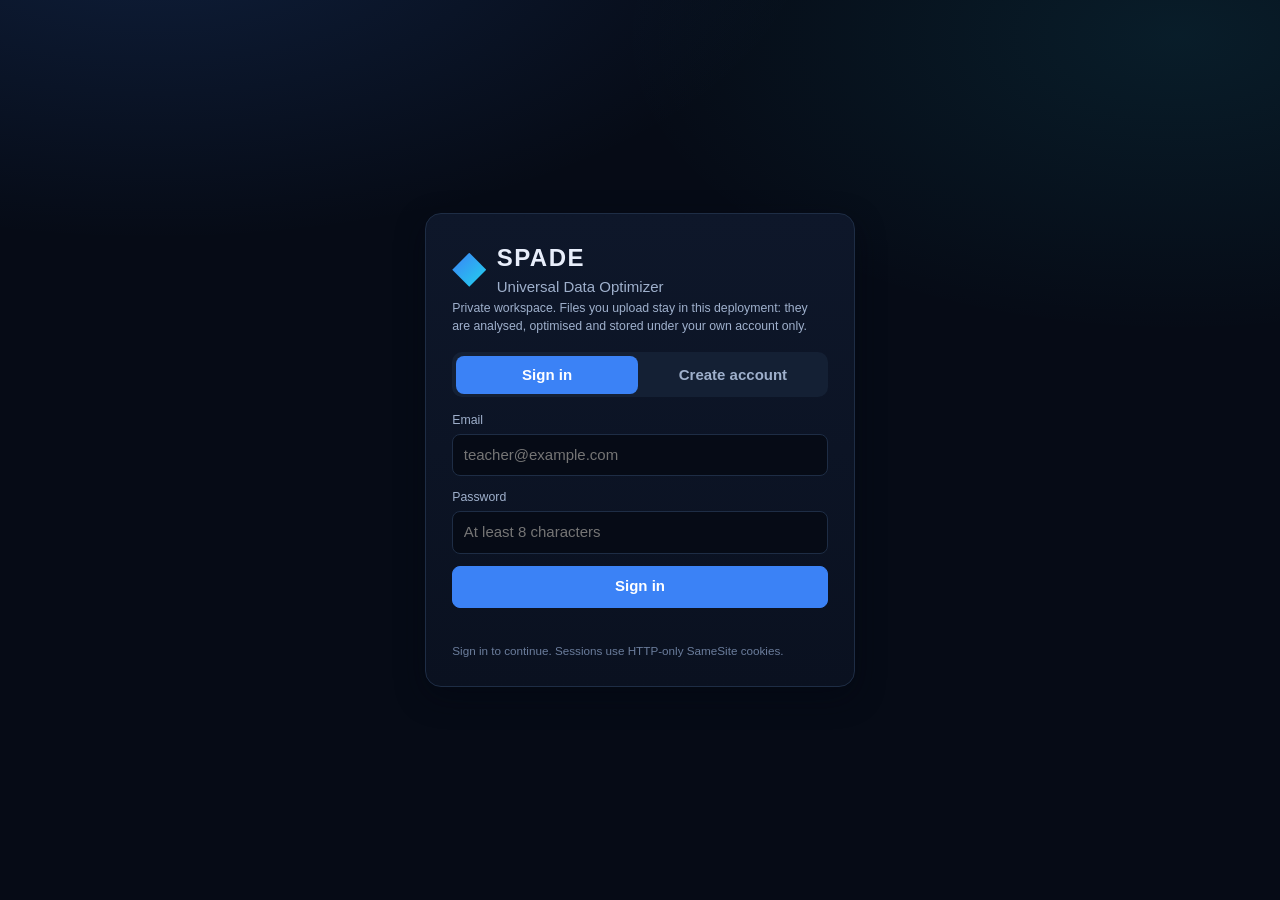
==== static/index.html @ 514bece2 "Add files via upload" ====
<!DOCTYPE html>
<html lang="en" data-theme="dark">
<head>
<meta charset="utf-8" />
<meta name="viewport" content="width=device-width, initial-scale=1" />
<title>SPADE Universal Data Optimizer</title>
<meta name="description" content="Private analyser and optimiser for PDF, Excel, CSV, Word, JSON and text files." />
<link rel="stylesheet" href="/static/css/app.css?v=1.0.0" />
<link rel="icon" href="data:image/svg+xml,%3Csvg xmlns='http://www.w3.org/2000/svg' viewBox='0 0 32 32'%3E%3Crect width='32' height='32' rx='7' fill='%230b1220'/%3E%3Cpath d='M16 5l8 11-8 11-8-11z' fill='%233b82f6'/%3E%3C/svg%3E" />
</head>
<body>

<!-- ---------------------------------------------------------------- auth -->
<div id="auth-screen" class="auth-screen" hidden>
  <div class="auth-card">
    <div class="brand brand-lg">
      <span class="brand-mark" aria-hidden="true"></span>
      <div>
        <h1>SPADE</h1>
        <p class="muted">Universal Data Optimizer</p>
      </div>
    </div>
    <p class="muted small">
      Private workspace. Files you upload stay in this deployment: they are analysed, optimised and
      stored under your own account only.
    </p>
    <div class="tabs" role="tablist">
      <button class="tab is-active" data-auth-tab="login" role="tab">Sign in</button>
      <button class="tab" data-auth-tab="register" role="tab">Create account</button>
    </div>
    <form id="auth-form" autocomplete="on">
      <label class="field">
        <span>Email</span>
        <input type="email" name="email" required autocomplete="username" placeholder="teacher@example.com" />
      </label>
      <label class="field">
        <span>Password</span>
        <input type="password" name="password" required minlength="8" autocomplete="current-password" placeholder="At least 8 characters" />
      </label>
      <button class="btn btn-primary btn-block" type="submit" id="auth-submit">Sign in</button>
      <p class="form-error" id="auth-error" role="alert"></p>
      <p class="hint" id="auth-hint">Sign in to continue. Passwords are hashed with scrypt; sessions use HTTP-only cookies.</p>
    </form>
  </div>
</div>

<!-- ----------------------------------------------------------------- app -->
<div id="app-shell" class="app" hidden>
  <aside class="sidebar">
    <div class="brand">
      <span class="brand-mark" aria-hidden="true"></span>
      <div>
        <strong>SPADE</strong>
        <small>Data Optimizer</small>
      </div>
    </div>
    <nav id="nav" aria-label="Main">
      <a class="nav-item" href="#/dashboard" data-view="dashboard"><span class="nav-ico">▚</span>Dashboard</a>
      <a class="nav-item" href="#/upload" data-view="upload"><span class="nav-ico">↑</span>Upload File</a>
      <a class="nav-item" href="#/analysis" data-view="analysis"><span class="nav-ico">◎</span>File Analysis</a>
      <a class="nav-item" href="#/results" data-view="results"><span class="nav-ico">▤</span>Optimization Results</a>
      <a class="nav-item" href="#/history" data-view="history"><span class="nav-ico">↻</span>Processing History</a>
      <a class="nav-item" href="#/settings" data-view="settings"><span class="nav-ico">⚙</span>Settings</a>
      <a class="nav-item" href="/command-center" title="Demo workspace with sample data — no live API"><span class="nav-ico">◈</span>AI Command Center</a>
    </nav>
    <div class="sidebar-foot">
      <div class="muted small" id="sidebar-user"></div>
      <button class="btn btn-ghost btn-block" id="sign-out">Sign out</button>
    </div>
  </aside>

  <main class="main">
    <header class="topbar">
      <div>
        <h2 id="view-title">Dashboard</h2>
        <p class="muted small" id="view-subtitle"></p>
      </div>
      <div class="topbar-actions">
        <span class="pill" id="engine-pill" title="Active execution engines"></span>
      </div>
    </header>

    <div id="global-alert" class="alert" hidden></div>

    <section class="view" id="view-dashboard" hidden></section>
    <section class="view" id="view-upload" hidden></section>
    <section class="view" id="view-analysis" hidden></section>
    <section class="view" id="view-results" hidden></section>
    <section class="view" id="view-history" hidden></section>
    <section class="view" id="view-settings" hidden></section>
  </main>
</div>

<div id="toasts" class="toasts" aria-live="polite"></div>

<script type="module" src="/static/js/app.js?v=1.0.0"></script>
</body>
</html>
---- static/css/app.css ----
/* SPADE Universal Data Optimizer - dark navy engineering dashboard */

:root {
  --navy-900: #060b16;
  --navy-800: #0a1120;
  --navy-700: #0e172a;
  --navy-600: #142034;
  --navy-500: #1b2a41;
  --line: #1e2d45;
  --line-soft: #16233a;

  --blue-500: #3b82f6;
  --blue-400: #60a5fa;
  --blue-300: #93c5fd;
  --cyan-400: #22d3ee;
  --green-400: #34d399;
  --amber-400: #fbbf24;
  --red-400: #f87171;
  --violet-400: #a78bfa;

  --text: #e8eefb;
  --text-dim: #9fb0cc;
  --text-faint: #6b7d9c;

  --radius: 12px;
  --radius-sm: 8px;
  --shadow: 0 10px 30px rgba(2, 6, 18, 0.45);
  --mono: ui-monospace, "SF Mono", "Cascadia Mono", "JetBrains Mono", Consolas, monospace;
  --sans: "Inter", -apple-system, BlinkMacSystemFont, "Segoe UI", Roboto, Helvetica, Arial, sans-serif;
}

* { box-sizing: border-box; }

/* The `hidden` attribute must win over the layout defaults below, otherwise a
   section with its own display rule (the auth screen is a grid) stays on screen
   after it has been hidden. */
[hidden] { display: none !important; }

html, body {
  margin: 0;
  padding: 0;
  min-height: 100%;
  background: var(--navy-900);
  color: var(--text);
  font-family: var(--sans);
  font-size: 15px;
  line-height: 1.5;
  -webkit-font-smoothing: antialiased;
}

body {
  background-image:
    radial-gradient(1100px 520px at 12% -8%, rgba(59, 130, 246, 0.16), transparent 60%),
    radial-gradient(900px 480px at 92% 4%, rgba(34, 211, 238, 0.09), transparent 62%);
  background-attachment: fixed;
}

h1, h2, h3, h4 { margin: 0 0 .35rem; font-weight: 650; letter-spacing: -0.01em; }
h1 { font-size: 1.5rem; }
h2 { font-size: 1.2rem; }
h3 { font-size: 1rem; }
h4 { font-size: .9rem; }
p { margin: 0 0 .6rem; }
a { color: var(--blue-400); text-decoration: none; }
a:hover { text-decoration: underline; }
code, .mono { font-family: var(--mono); font-size: .86em; }
.muted { color: var(--text-dim); }
.small { font-size: .82rem; }
.tiny { font-size: .74rem; }
.mono-sm { font-family: var(--mono); font-size: .78rem; color: var(--text-dim); }
.center { text-align: center; }
.nowrap { white-space: nowrap; }

/* ------------------------------------------------------------ auth screen */
.auth-screen {
  min-height: 100vh;
  display: grid;
  place-items: center;
  padding: 2rem 1rem;
}
.auth-card {
  width: min(430px, 100%);
  background: linear-gradient(180deg, var(--navy-700), var(--navy-800));
  border: 1px solid var(--line);
  border-radius: 16px;
  padding: 1.75rem;
  box-shadow: var(--shadow);
}
.brand { display: flex; gap: .7rem; align-items: center; }
.brand-lg h1 { margin: 0; font-size: 1.6rem; letter-spacing: .06em; }
.brand-lg p { margin: 0; }
.brand-mark {
  width: 34px; height: 34px; flex: none;
  border-radius: 9px;
  background: linear-gradient(135deg, var(--blue-500), var(--cyan-400));
  clip-path: polygon(50% 0, 100% 50%, 50% 100%, 0 50%);
  box-shadow: 0 0 18px rgba(59, 130, 246, .45);
}

.tabs { display: flex; gap: .25rem; margin: 1.1rem 0 .9rem; background: var(--navy-600); padding: .25rem; border-radius: 10px; }
.tab {
  flex: 1; padding: .5rem .6rem; border: 0; border-radius: 8px;
  background: transparent; color: var(--text-dim); font: inherit; font-weight: 600; cursor: pointer;
}
.tab.is-active { background: var(--blue-500); color: #fff; }

.field { display: block; margin-bottom: .8rem; }
.field > span { display: block; margin-bottom: .3rem; font-size: .82rem; color: var(--text-dim); }
input[type="text"], input[type="email"], input[type="password"], input[type="number"],
select, textarea {
  width: 100%;
  padding: .6rem .7rem;
  background: var(--navy-900);
  border: 1px solid var(--line);
  border-radius: var(--radius-sm);
  color: var(--text);
  font: inherit;
}
input:focus, select:focus, textarea:focus { outline: 2px solid rgba(59, 130, 246, .5); outline-offset: 1px; border-color: var(--blue-500); }
textarea { min-height: 84px; resize: vertical; font-family: var(--mono); font-size: .85rem; }
.form-error { color: var(--red-400); font-size: .85rem; min-height: 1.2rem; margin: .5rem 0 0; }
.hint { color: var(--text-faint); font-size: .78rem; margin: .6rem 0 0; }

/* ---------------------------------------------------------------- buttons */
.btn {
  display: inline-flex; align-items: center; gap: .45rem; justify-content: center;
  padding: .58rem .95rem;
  border-radius: var(--radius-sm);
  border: 1px solid var(--line);
  background: var(--navy-600);
  color: var(--text);
  font: inherit; font-weight: 600; cursor: pointer;
  transition: background .15s, border-color .15s, transform .05s;
}
.btn:hover { background: var(--navy-500); border-color: var(--blue-500); }
.btn:active { transform: translateY(1px); }
.btn:disabled { opacity: .5; cursor: not-allowed; }
.btn-primary { background: var(--blue-500); border-color: var(--blue-500); color: #fff; }
.btn-primary:hover { background: var(--blue-400); border-color: var(--blue-400); }
.btn-ghost { background: transparent; }
.btn-danger { color: var(--red-400); border-color: rgba(248,113,113,.4); }
.btn-danger:hover { background: rgba(248,113,113,.12); border-color: var(--red-400); }
.btn-sm { padding: .35rem .6rem; font-size: .8rem; }
.btn-block { width: 100%; }

/* ------------------------------------------------------------------ layout */
.app { display: grid; grid-template-columns: 246px 1fr; min-height: 100vh; }

.sidebar {
  background: linear-gradient(180deg, var(--navy-800), var(--navy-900));
  border-right: 1px solid var(--line);
  padding: 1.1rem .9rem;
  display: flex; flex-direction: column; gap: 1.2rem;
  position: sticky; top: 0; height: 100vh;
}
.sidebar .brand strong { display: block; letter-spacing: .08em; }
.sidebar .brand small { color: var(--text-faint); font-size: .72rem; }
#nav { display: flex; flex-direction: column; gap: .15rem; flex: 1; }
.nav-item {
  display: flex; align-items: center; gap: .6rem;
  padding: .55rem .65rem; border-radius: var(--radius-sm);
  color: var(--text-dim); font-weight: 550; font-size: .9rem;
}
.nav-item:hover { background: var(--navy-700); color: var(--text); text-decoration: none; }
.nav-item.is-active { background: rgba(59, 130, 246, .16); color: #fff; box-shadow: inset 2px 0 0 var(--blue-500); }
.nav-ico { width: 1.1rem; text-align: center; color: var(--blue-400); }
.sidebar-foot { border-top: 1px solid var(--line-soft); padding-top: .8rem; }

.main { padding: 1.3rem 1.6rem 3rem; min-width: 0; }
.topbar { display: flex; justify-content: space-between; align-items: flex-start; gap: 1rem; margin-bottom: 1.1rem; }
.topbar-actions { display: flex; gap: .5rem; align-items: center; flex-wrap: wrap; }
.pill {
  display: inline-block; padding: .25rem .6rem; border-radius: 999px;
  background: var(--navy-700); border: 1px solid var(--line);
  font-size: .72rem; color: var(--text-dim); font-family: var(--mono);
}

.grid { display: grid; gap: .9rem; }
.grid.cols-2 { grid-template-columns: repeat(2, minmax(0, 1fr)); }
.grid.cols-3 { grid-template-columns: repeat(3, minmax(0, 1fr)); }
.grid.cols-4 { grid-template-columns: repeat(4, minmax(0, 1fr)); }
.grid.side { grid-template-columns: minmax(0, 1.6fr) minmax(0, 1fr); }
.stack { display: flex; flex-direction: column; gap: .9rem; }
.row { display: flex; gap: .55rem; align-items: center; flex-wrap: wrap; }
.row.between { justify-content: space-between; }
.spacer { flex: 1; }

/* ------------------------------------------------------------------- cards */
.card {
  background: linear-gradient(180deg, rgba(20, 32, 52, .92), rgba(10, 17, 32, .92));
  border: 1px solid var(--line);
  border-radius: var(--radius);
  padding: 1rem 1.1rem;
  min-width: 0;
}
.card-head { display: flex; justify-content: space-between; align-items: center; gap: .6rem; margin-bottom: .7rem; }
.card-head h3, .card-head h4 { margin: 0; }
.card-sub { color: var(--text-faint); font-size: .78rem; }

.stat { display: flex; flex-direction: column; gap: .2rem; }
.stat-label { color: var(--text-faint); font-size: .74rem; text-transform: uppercase; letter-spacing: .07em; }
.stat-value { font-size: 1.5rem; font-weight: 680; font-family: var(--mono); letter-spacing: -.02em; }
.stat-value.good { color: var(--green-400); }
.stat-value.warn { color: var(--amber-400); }
.stat-value.bad { color: var(--red-400); }
.stat-sub { color: var(--text-dim); font-size: .78rem; }

/* ------------------------------------------------------------------ tables */
table.data { width: 100%; border-collapse: collapse; font-size: .86rem; }
table.data th, table.data td { text-align: left; padding: .45rem .5rem; border-bottom: 1px solid var(--line-soft); vertical-align: top; }
table.data th { color: var(--text-faint); font-weight: 600; font-size: .74rem; text-transform: uppercase; letter-spacing: .06em; position: sticky; top: 0; background: var(--navy-700); }
table.data tr:hover td { background: rgba(59,130,246,.05); }
table.data td.num, table.data th.num { text-align: right; font-family: var(--mono); }
.scroll { max-height: 26rem; overflow: auto; border: 1px solid var(--line-soft); border-radius: var(--radius-sm); }

.badge {
  display: inline-block; padding: .1rem .45rem; border-radius: 6px;
  font-size: .7rem; font-weight: 650; font-family: var(--mono); text-transform: uppercase; letter-spacing: .04em;
}
.badge.ok { background: rgba(52,211,153,.14); color: var(--green-400); }
.badge.warn { background: rgba(251,191,36,.14); color: var(--amber-400); }
.badge.err { background: rgba(248,113,113,.14); color: var(--red-400); }
.badge.info { background: rgba(96,165,250,.14); color: var(--blue-300); }
.badge.neutral { background: var(--navy-600); color: var(--text-dim); }
.badge.violet { background: rgba(167,139,250,.16); color: var(--violet-400); }

.chips { display: flex; flex-wrap: wrap; gap: .35rem; }
.chip {
  padding: .2rem .5rem; border-radius: 999px; font-size: .72rem;
  background: var(--navy-700); border: 1px solid var(--line); color: var(--text-dim); font-family: var(--mono);
}

/* --------------------------------------------------------------- drop zone */
.dropzone {
  border: 2px dashed var(--line);
  border-radius: var(--radius);
  padding: 2.4rem 1.2rem;
  text-align: center;
  background: rgba(14, 23, 42, .6);
  transition: border-color .15s, background .15s;
  cursor: pointer;
}
.dropzone:hover, .dropzone.is-over { border-color: var(--blue-500); background: rgba(59,130,246,.08); }
.dropzone h3 { margin-bottom: .25rem; }
.dropzone .big { font-size: 2rem; color: var(--blue-400); line-height: 1; }

.progress { height: 8px; background: var(--navy-600); border-radius: 999px; overflow: hidden; margin-top: .5rem; }
.progress > span { display: block; height: 100%; width: 0; background: linear-gradient(90deg, var(--blue-500), var(--cyan-400)); transition: width .2s; }
.progress.is-indeterminate > span { width: 35%; animation: slide 1.2s infinite ease-in-out; }
@keyframes slide { 0% { margin-left: -35%; } 100% { margin-left: 100%; } }

/* ---------------------------------------------------------------- findings */
.finding { display: flex; gap: .6rem; padding: .5rem .6rem; border-radius: var(--radius-sm); border: 1px solid var(--line-soft); background: rgba(14,23,42,.5); margin-bottom: .45rem; }
.finding .dot { width: .55rem; height: .55rem; border-radius: 50%; margin-top: .42rem; flex: none; }
.finding.ok .dot { background: var(--green-400); }
.finding.info .dot { background: var(--blue-400); }
.finding.warn .dot { background: var(--amber-400); }
.finding.err .dot { background: var(--red-400); }
.finding strong { display: block; font-size: .87rem; }
.finding p { margin: .15rem 0 0; font-size: .82rem; color: var(--text-dim); }

/* ------------------------------------------------------------ operations */
.op { display: flex; gap: .7rem; padding: .65rem; border: 1px solid var(--line-soft); border-radius: var(--radius-sm); background: rgba(14,23,42,.55); margin-bottom: .5rem; }
.op:hover { border-color: var(--line); }
.op input[type="checkbox"] { margin-top: .3rem; width: 1.05rem; height: 1.05rem; accent-color: var(--blue-500); flex: none; }
.op-body { flex: 1; min-width: 0; }
.op-title { display: flex; gap: .45rem; align-items: center; flex-wrap: wrap; font-weight: 600; font-size: .9rem; }
.op p { margin: .2rem 0 0; font-size: .82rem; color: var(--text-dim); }
.op-meta { margin-top: .3rem; font-size: .75rem; color: var(--text-faint); font-family: var(--mono); }
.op-fields { margin-top: .5rem; display: grid; gap: .5rem; }
.op-fields label { display: block; font-size: .78rem; color: var(--text-dim); }
.op-fields select[multiple] { min-height: 7rem; }

/* ---------------------------------------------------------------- charts */
.chart { width: 100%; }
.chart .axis { stroke: var(--line); stroke-width: 1; }
.chart text { fill: var(--text-dim); font-family: var(--mono); font-size: 10px; }
.chart .bar-base { fill: #2a3d5c; }
.chart .bar-opt { fill: var(--blue-500); }
.chart .bar-good { fill: var(--green-400); }
.chart .bar-warn { fill: var(--amber-400); }
.chart .label { fill: var(--text); font-size: 11px; font-family: var(--sans); }
.ring-track { stroke: var(--navy-600); }
.ring-value { stroke: var(--blue-400); stroke-linecap: round; }
.ring-value.good { stroke: var(--green-400); }
.ring-value.bad { stroke: var(--red-400); }
.ring-text { fill: var(--text); font-family: var(--mono); font-size: 15px; font-weight: 600; }

/* ----------------------------------------------------------- verification */
.check { display: flex; gap: .55rem; padding: .45rem .1rem; border-bottom: 1px solid var(--line-soft); }
.check:last-child { border-bottom: 0; }
.check .mark { font-family: var(--mono); font-weight: 700; flex: none; width: 1.1rem; }
.check.pass .mark { color: var(--green-400); }
.check.fail .mark { color: var(--red-400); }
.check.warn .mark { color: var(--amber-400); }
.check .body { min-width: 0; }
.check .id { font-family: var(--mono); font-size: .78rem; color: var(--text-dim); }
.check p { margin: .1rem 0 0; font-size: .82rem; color: var(--text-dim); }

/* ---------------------------------------------------------------- alerts */
.alert { padding: .65rem .8rem; border-radius: var(--radius-sm); margin-bottom: .9rem; font-size: .87rem; border: 1px solid; }
.alert.info { background: rgba(59,130,246,.1); border-color: rgba(59,130,246,.4); color: var(--blue-300); }
.alert.warn { background: rgba(251,191,36,.1); border-color: rgba(251,191,36,.4); color: var(--amber-400); }
.alert.err { background: rgba(248,113,113,.1); border-color: rgba(248,113,113,.4); color: var(--red-400); }
.empty { padding: 1.6rem; text-align: center; color: var(--text-faint); border: 1px dashed var(--line); border-radius: var(--radius); }

.toasts { position: fixed; right: 1rem; bottom: 1rem; display: flex; flex-direction: column; gap: .5rem; z-index: 50; max-width: 22rem; }
.toast { padding: .6rem .8rem; border-radius: var(--radius-sm); background: var(--navy-600); border: 1px solid var(--line); box-shadow: var(--shadow); font-size: .85rem; }
.toast.ok { border-color: rgba(52,211,153,.5); }
.toast.err { border-color: rgba(248,113,113,.5); }

.kv { display: grid; grid-template-columns: minmax(9rem, auto) 1fr; gap: .3rem .8rem; font-size: .85rem; }
.kv dt { color: var(--text-faint); }
.kv dd { margin: 0; font-family: var(--mono); font-size: .82rem; overflow-wrap: anywhere; }

.bar-track { height: 6px; border-radius: 999px; background: var(--navy-600); overflow: hidden; }
.bar-track > span { display: block; height: 100%; background: var(--blue-500); }
.bar-track > span.good { background: var(--green-400); }
.bar-track > span.bad { background: var(--red-400); }

@media (max-width: 1080px) {
  .grid.cols-4 { grid-template-columns: repeat(2, minmax(0, 1fr)); }
  .grid.cols-3 { grid-template-columns: repeat(2, minmax(0, 1fr)); }
  .grid.side { grid-template-columns: 1fr; }
}
@media (max-width: 820px) {
  .app { grid-template-columns: 1fr; }
  .sidebar { position: static; height: auto; flex-direction: column; }
  #nav { flex-direction: row; flex-wrap: wrap; }
  .nav-item { flex: 1 1 auto; }
  .grid.cols-2, .grid.cols-3, .grid.cols-4 { grid-template-columns: 1fr; }
  .main { padding: 1rem; }
}
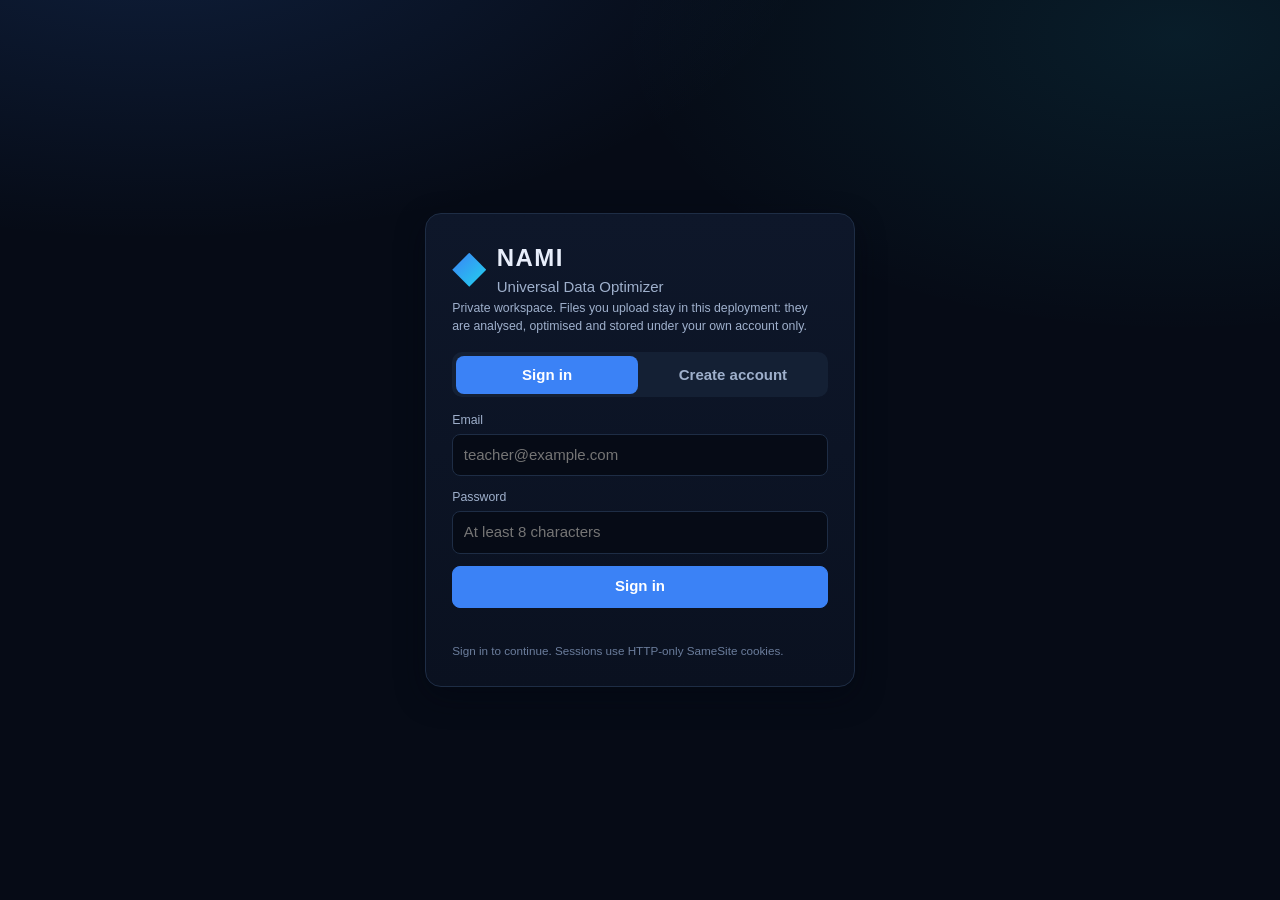
==== commit db01f9eb: "Add files via upload" ====
--- a/static/index.html
+++ b/static/index.html
@@ -3,7 +3,7 @@
 <head>
 <meta charset="utf-8" />
 <meta name="viewport" content="width=device-width, initial-scale=1" />
-<title>SPADE Universal Data Optimizer</title>
+<title>NAMI Universal Data Optimizer</title>
 <meta name="description" content="Private analyser and optimiser for PDF, Excel, CSV, Word, JSON and text files." />
 <link rel="stylesheet" href="/static/css/app.css?v=1.0.0" />
 <link rel="icon" href="data:image/svg+xml,%3Csvg xmlns='http://www.w3.org/2000/svg' viewBox='0 0 32 32'%3E%3Crect width='32' height='32' rx='7' fill='%230b1220'/%3E%3Cpath d='M16 5l8 11-8 11-8-11z' fill='%233b82f6'/%3E%3C/svg%3E" />
@@ -16,7 +16,7 @@
     <div class="brand brand-lg">
       <span class="brand-mark" aria-hidden="true"></span>
       <div>
-        <h1>SPADE</h1>
+        <h1>NAMI</h1>
         <p class="muted">Universal Data Optimizer</p>
       </div>
     </div>
@@ -50,8 +50,8 @@
     <div class="brand">
       <span class="brand-mark" aria-hidden="true"></span>
       <div>
-        <strong>SPADE</strong>
-        <small>Data Optimizer</small>
+        <strong>NAMI</strong>
+        <small>NAMI Optimizer</small>
       </div>
     </div>
     <nav id="nav" aria-label="Main">
@@ -59,9 +59,9 @@
       <a class="nav-item" href="#/upload" data-view="upload"><span class="nav-ico">↑</span>Upload File</a>
       <a class="nav-item" href="#/analysis" data-view="analysis"><span class="nav-ico">◎</span>File Analysis</a>
       <a class="nav-item" href="#/results" data-view="results"><span class="nav-ico">▤</span>Optimization Results</a>
+      <a class="nav-item" href="#/nami" data-view="nami" title="SPADE vs NAMI benchmark lab"><span class="nav-ico">◭</span>NAMI Optimizer</a>
       <a class="nav-item" href="#/history" data-view="history"><span class="nav-ico">↻</span>Processing History</a>
       <a class="nav-item" href="#/settings" data-view="settings"><span class="nav-ico">⚙</span>Settings</a>
-      <a class="nav-item" href="/command-center" title="Demo workspace with sample data — no live API"><span class="nav-ico">◈</span>AI Command Center</a>
     </nav>
     <div class="sidebar-foot">
       <div class="muted small" id="sidebar-user"></div>
@@ -86,6 +86,7 @@
     <section class="view" id="view-upload" hidden></section>
     <section class="view" id="view-analysis" hidden></section>
     <section class="view" id="view-results" hidden></section>
+    <section class="view" id="view-nami" hidden></section>
     <section class="view" id="view-history" hidden></section>
     <section class="view" id="view-settings" hidden></section>
   </main>
--- a/static/css/app.css
+++ b/static/css/app.css
@@ -309,6 +309,40 @@
 .toast.ok { border-color: rgba(52,211,153,.5); }
 .toast.err { border-color: rgba(248,113,113,.5); }
 
+/* ---------------------------------------------------------- NAMI lab ---------- */
+
+.lab-head { background: linear-gradient(160deg, rgba(59,130,246,.10), rgba(11,18,32,.2) 60%); }
+.lab-banner { margin-bottom: .9rem; }
+.lab-title { margin: .35rem 0 .3rem; font-size: 1.45rem; letter-spacing: -.02em; }
+.lab-versus { display: grid; grid-template-columns: minmax(0, 1fr) auto minmax(0, 1fr); gap: .8rem; align-items: stretch; }
+.vs-card { border: 1px solid var(--line-soft); border-radius: var(--radius-sm); padding: .75rem .85rem; background: rgba(14,23,42,.55); }
+.vs-card.reference { border-left: 3px solid #64748b; }
+.vs-card.nami { border-left: 3px solid var(--violet-400); }
+.vs-card h3 { margin: .3rem 0 .35rem; font-size: .95rem; }
+.vs-tag { font-size: .68rem; text-transform: uppercase; letter-spacing: .1em; color: var(--text-faint); }
+.vs-mid { display: flex; align-items: center; justify-content: center; font-family: var(--mono); font-size: .8rem; color: var(--text-faint); }
+.vs-metrics { align-items: start; }
+.lab-sub { margin: 1rem 0 .35rem; font-size: .82rem; text-transform: uppercase; letter-spacing: .07em; color: var(--text-dim); }
+.lab-reasons { margin: .3rem 0 0; padding-left: 1.1rem; font-size: .84rem; color: var(--text-dim); }
+.lab-reasons li { margin-bottom: .3rem; }
+.ops-box { margin-top: .4rem; }
+.ops-grid { display: grid; grid-template-columns: repeat(auto-fit, minmax(15rem, 1fr)); gap: .5rem; }
+.op-item { display: flex; gap: .5rem; align-items: flex-start; padding: .55rem .6rem; border: 1px solid var(--line-soft); border-radius: var(--radius-sm); background: rgba(14,23,42,.45); }
+.op-item input { margin-top: .2rem; }
+.op-item .op-copy { min-width: 0; display: block; }
+.op-item .op-copy > strong { display: block; font-size: .85rem; }
+.op-item .op-copy .badge { margin: 0 .25rem .2rem 0; }
+.op-item .op-copy p { margin: .2rem 0 0; line-height: 1.35; }
+.check-inline { display: flex; align-items: center; gap: .5rem; margin-bottom: .8rem; }
+.artifact-list { display: flex; flex-wrap: wrap; gap: .45rem; }
+.row-actions { display: flex; gap: .35rem; }
+.finding.info .dot { background: var(--blue-400); }
+
+@media (max-width: 1080px) {
+  .lab-versus { grid-template-columns: minmax(0, 1fr); }
+  .vs-mid { display: none; }
+}
+
 .kv { display: grid; grid-template-columns: minmax(9rem, auto) 1fr; gap: .3rem .8rem; font-size: .85rem; }
 .kv dt { color: var(--text-faint); }
 .kv dd { margin: 0; font-family: var(--mono); font-size: .82rem; overflow-wrap: anywhere; }
